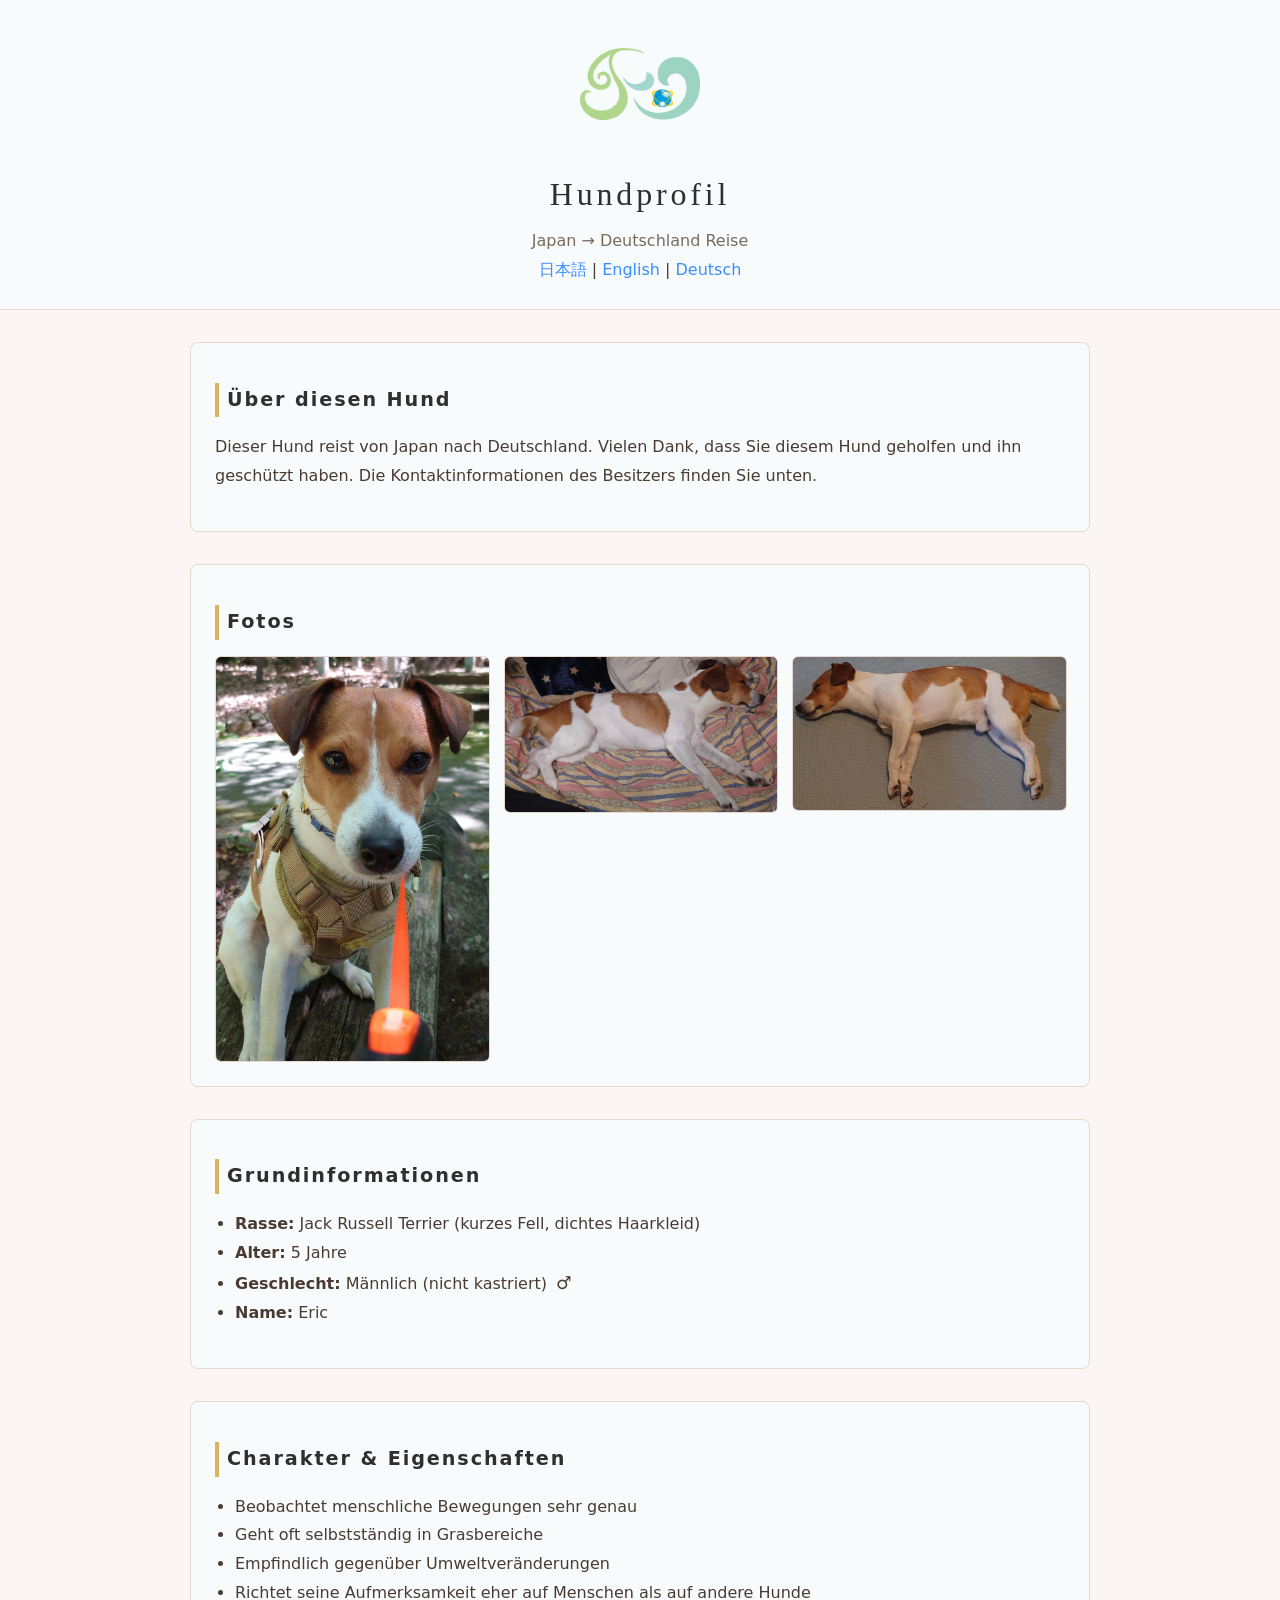
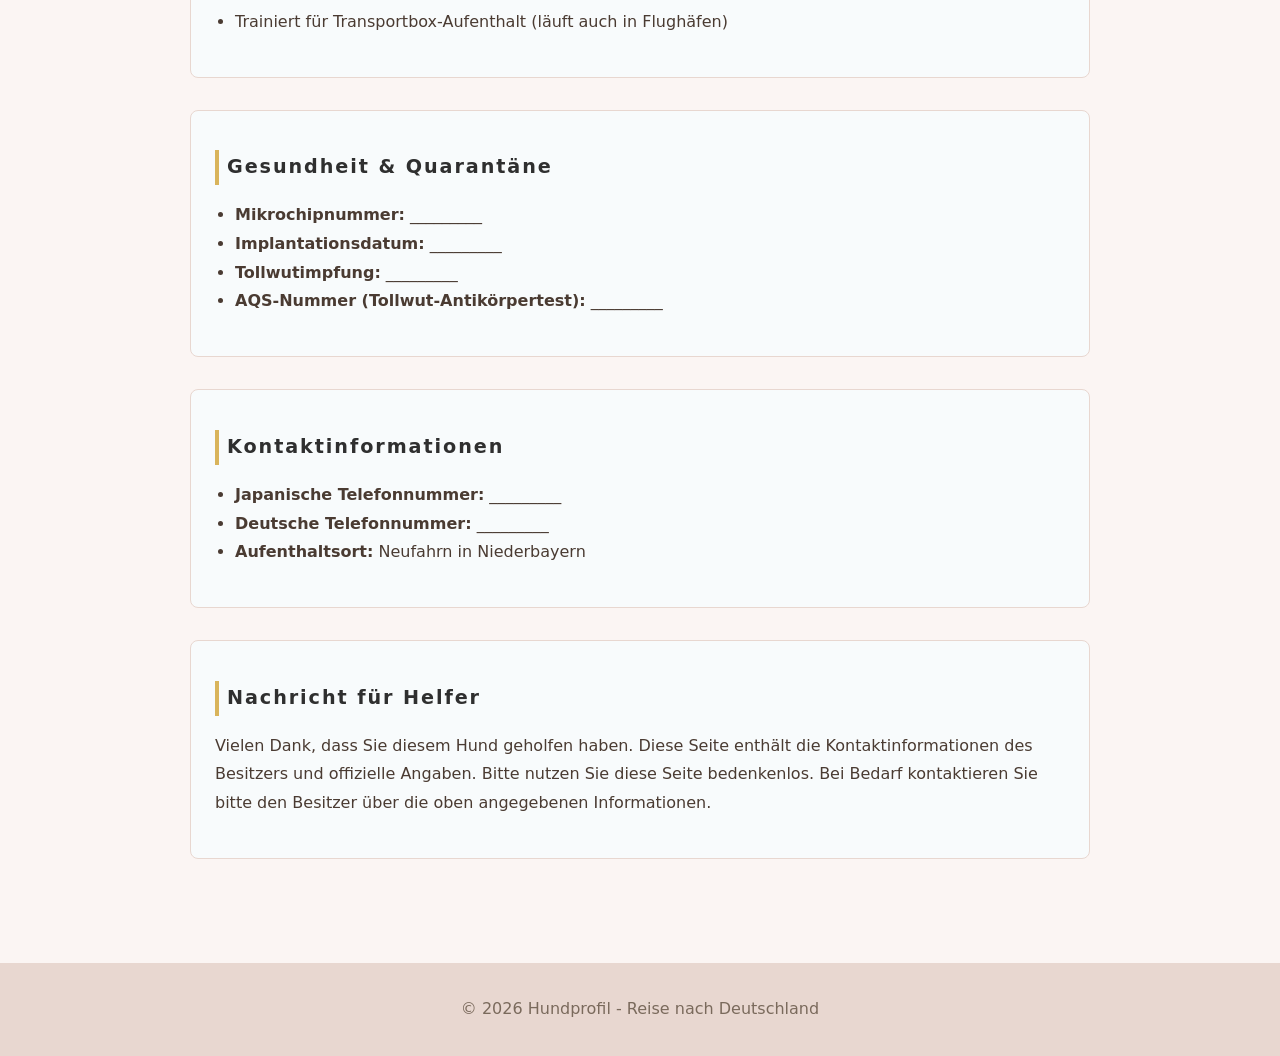
==== dog-profile/de.html @ 645fa256 "first upload" ====
<!DOCTYPE html>
<html lang="de">
<head>
    <meta charset="UTF-8">
    <meta name="viewport" content="width=device-width, initial-scale=1.0">
    <title>Hundprofil - Reise nach Deutschland</title>
    <link rel="stylesheet" href="styles.css">
</head>

<body>

<header>
    <img src="img/logo.png" class="site-logo" alt="Site Logo">
    <h1>Hundprofil</h1>
    <p>Japan → Deutschland Reise</p>

    <nav class="lang-select">
        <a href="index.html">日本語</a> |
        <a href="en.html">English</a> |
        <a href="de.html">Deutsch</a>
    </nav>
</header>

<main>

<section class="intro">
    <h2>Über diesen Hund</h2>
    <p>Dieser Hund reist von Japan nach Deutschland.  
       Vielen Dank, dass Sie diesem Hund geholfen und ihn geschützt haben.  
       Die Kontaktinformationen des Besitzers finden Sie unten.</p>
</section>

<section class="photo-section">
    <h2>Fotos</h2>
    <div class="photo-grid">
        <img src="img/Eric_Photo.jpg" alt="Main photo of the dog">
        <img src="img/Eric_Right_Photo.jpg" alt="Right Side photo of the dog">
        <img src="img/Eric_Left_Photo.jpg" alt="Right Side photo of the dog">
    </div>
</section>

<section class="basic-info">
    <h2>Grundinformationen</h2>
    <ul>
        <li><strong>Rasse:</strong> Jack Russell Terrier (kurzes Fell, dichtes Haarkleid)</li>
        <li><strong>Alter:</strong> 5 Jahre</li>
        <li><strong>Geschlecht:</strong>  Männlich (nicht kastriert)  <span class="sex-icon">♂</span></li>
        <li><strong>Name:</strong> Eric</li>
    </ul>
</section>

<section class="behavior">
    <h2>Charakter & Eigenschaften</h2>
    <ul>
        <li>Beobachtet menschliche Bewegungen sehr genau</li>
        <li>Geht oft selbstständig in Grasbereiche</li>
        <li>Empfindlich gegenüber Umweltveränderungen</li>
        <li>Richtet seine Aufmerksamkeit eher auf Menschen als auf andere Hunde</li>
        <li>Trainiert für Transportbox-Aufenthalt (läuft auch in Flughäfen)</li>
    </ul>
</section>

<section class="health">
    <h2>Gesundheit & Quarantäne</h2>
    <ul>
        <li><strong>Mikrochipnummer:</strong> _________</li>
        <li><strong>Implantationsdatum:</strong> _________</li>
        <li><strong>Tollwutimpfung:</strong> _________</li>
        <li><strong>AQS-Nummer (Tollwut-Antikörpertest):</strong> _________</li>
    </ul>
</section>

<section class="contact">
    <h2>Kontaktinformationen</h2>
    <ul>
        <li><strong>Japanische Telefonnummer:</strong> _________</li>
        <li><strong>Deutsche Telefonnummer:</strong> _________</li>
        <li><strong>Aufenthaltsort:</strong> Neufahrn in Niederbayern</li>
    </ul>
</section>

<section class="messages">
    <h2>Nachricht für Helfer</h2>
    <p>
        Vielen Dank, dass Sie diesem Hund geholfen haben.  
        Diese Seite enthält die Kontaktinformationen des Besitzers und offizielle Angaben.  
        Bitte nutzen Sie diese Seite bedenkenlos.  
        Bei Bedarf kontaktieren Sie bitte den Besitzer über die oben angegebenen Informationen.
    </p>
</section>

</main>

<footer>
    <p>© 2026 Hundprofil - Reise nach Deutschland</p>
</footer>

</body>
</html>
---- dog-profile/styles.css ----
/* --- カラーパレット（ロゴ＋Meissen寄せ） --- */
:root {
  --accent-blue: #3A8DFF;
  --accent-gold: #D9B45B;
  --accent-green: #4CAF50;
  --accent-teal: #2AA8A8;
}

/* --- 全体 --- */
body {
  background-color: #fbf5f3; /* Meissen寄せの淡いピンクベージュ */
  color: #4A3B32; /* ダークブラウン */
  font-family: "Noto Sans JP", system-ui, -apple-system, BlinkMacSystemFont, sans-serif;
  line-height: 1.8;
  margin: 0;
  padding: 0;
}

/* --- ロゴ --- */
.site-logo {
  width: 120px;
  margin-bottom: 12px;
}

/* --- ロゴ風タイポグラフィ（欧文＋日本語教科書体） --- */
header h1 {
  margin: 0;
  font-size: 2rem;
  font-family:
      "Playfair Display", "Times New Roman", serif,
      "Yu Kyokasho", "YuMincho", "Noto Serif JP", serif;
  letter-spacing: 0.12em;
  font-weight: 500;
  color: #2F2F2F;
}

/* --- ヘッダー --- */
header {
  background-color: #f8fbfc;
  padding: 24px;
  text-align: center;
  border-bottom: 1px solid #E8D7D0;
}

header p {
  margin: 4px 0 0;
  font-size: 1rem;
  color: #7A6A5C;
}

/* --- メイン --- */
main {
  max-width: 900px;
  margin: 0 auto;
  padding: 32px 20px;
}

/* --- セクション --- */
section {
  background-color: #f8fbfc;
  padding: 24px;
  border-radius: 8px;
  margin-bottom: 32px;
  border: 1px solid #E8D7D0;
}

section h2 {
  font-size: 1.2rem;
  letter-spacing: 0.1em;
  margin-bottom: 16px;
  color: #2F2F2F;
  border-left: 4px solid var(--accent-gold);
  padding-left: 8px;
}

section h3 {
  font-size: 1rem;
  margin-top: 16px;
  margin-bottom: 8px;
  color: #2F2F2F;
}

/* --- リスト --- */
ul {
  padding-left: 20px;
}

/* --- リンク --- */
a {
  color: var(--accent-blue);
  text-decoration: none;
}

a:hover {
  text-decoration: underline;
}

/* --- 写真グリッド --- */
.photo-grid {
  display: grid;
  grid-template-columns: repeat(auto-fit, minmax(200px, 1fr));
  gap: 16px;
}

.photo-grid img {
  width: 100%;
  border-radius: 6px;
  border: 1px solid #E8D7D0;
}

/* --- フッター --- */
footer {
  text-align: center;
  padding: 16px;
  background-color: #E8D7D0;
  color: #7A6A5C;
  margin-top: 40px;
}

/* --- 性別アイコン --- */
.sex-icon {
  margin-left: 4px;
  color: var(--meissen-blue);
  font-size: 1.1em;
}
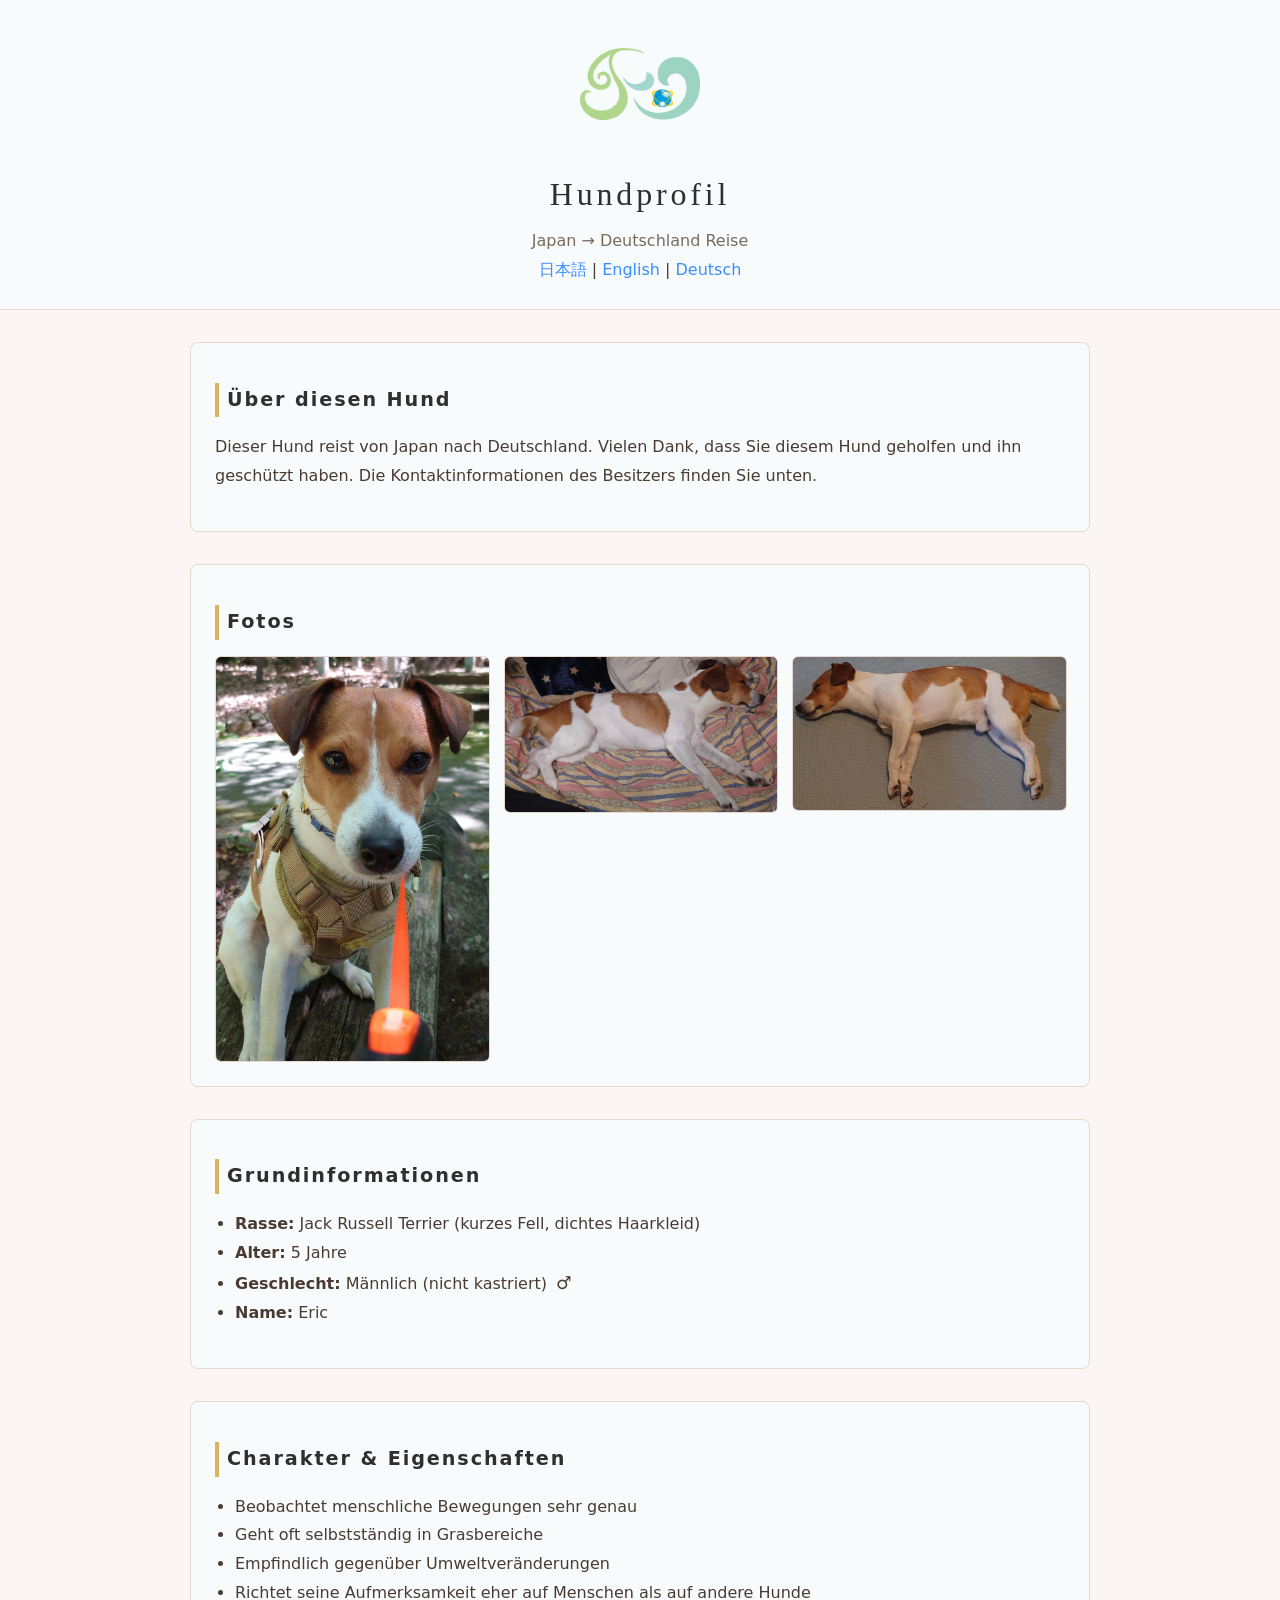
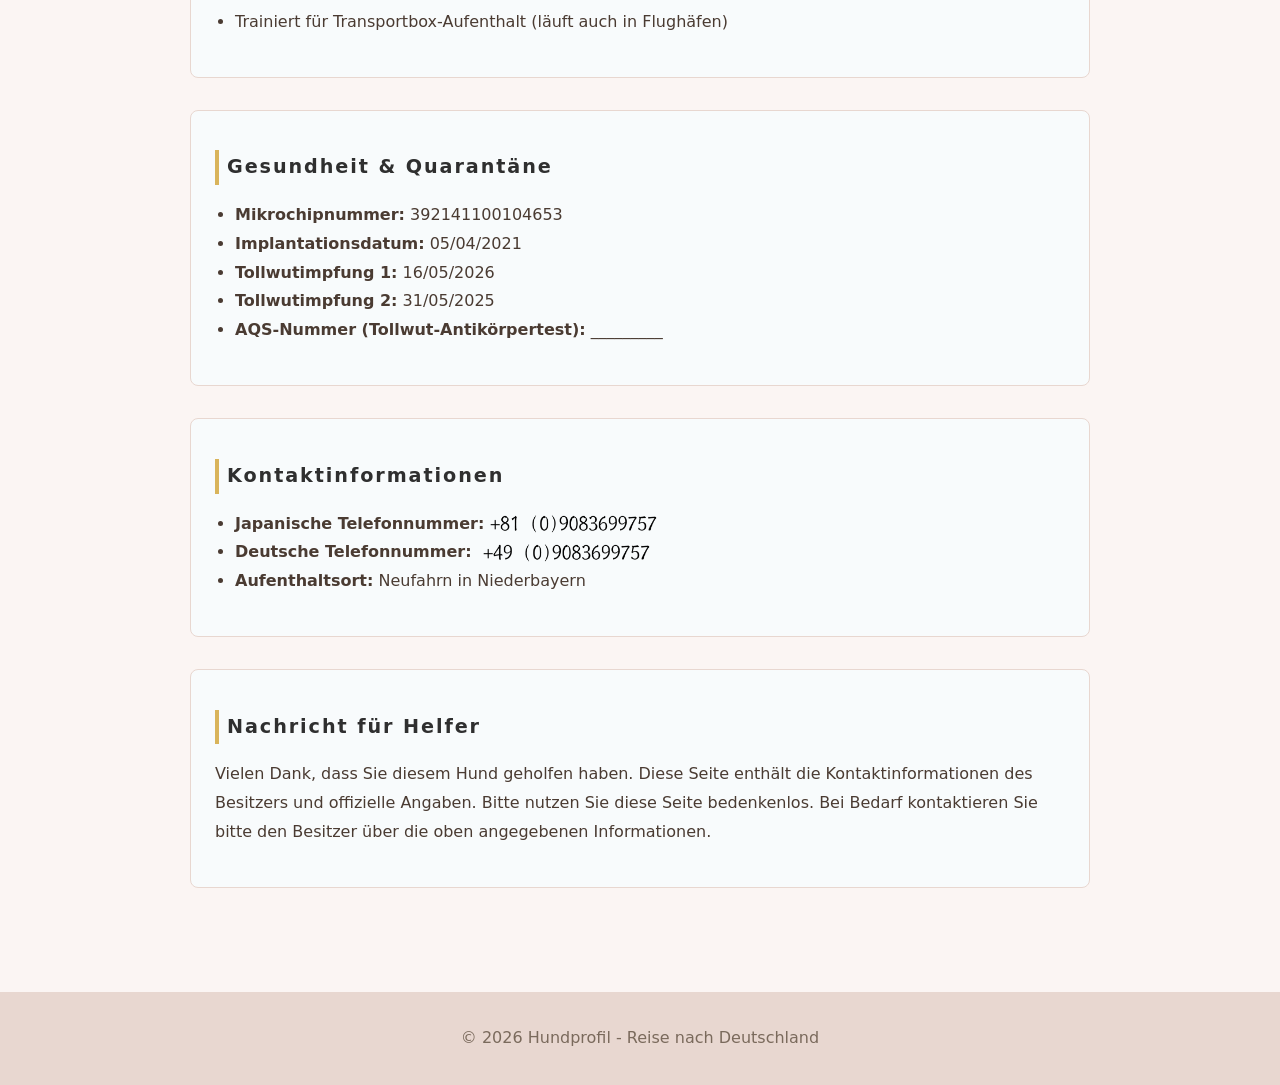
==== commit 692bcd6c: "replace phone number with image" ====
--- a/dog-profile/de.html
+++ b/dog-profile/de.html
@@ -63,9 +63,10 @@
 <section class="health">
     <h2>Gesundheit & Quarantäne</h2>
     <ul>
-        <li><strong>Mikrochipnummer:</strong> _________</li>
-        <li><strong>Implantationsdatum:</strong> _________</li>
-        <li><strong>Tollwutimpfung:</strong> _________</li>
+        <li><strong>Mikrochipnummer:</strong> 392141100104653</li>
+        <li><strong>Implantationsdatum:</strong> 05/04/2021</li>
+        <li><strong>Tollwutimpfung 1:</strong> 16/05/2026</li>
+        <li><strong>Tollwutimpfung 2:</strong> 31/05/2025</li>
         <li><strong>AQS-Nummer (Tollwut-Antikörpertest):</strong> _________</li>
     </ul>
 </section>
@@ -73,8 +74,8 @@
 <section class="contact">
     <h2>Kontaktinformationen</h2>
     <ul>
-        <li><strong>Japanische Telefonnummer:</strong> _________</li>
-        <li><strong>Deutsche Telefonnummer:</strong> _________</li>
+        <li><strong>Japanische Telefonnummer:</strong><img src="img/phone_jp.png" alt="Telefonnummer" class="phone-img"></li>
+        <li><strong>Deutsche Telefonnummer:</strong> <img src="img/phone_de.png" alt="Telefonnummer" class="phone-img"></li>
         <li><strong>Aufenthaltsort:</strong> Neufahrn in Niederbayern</li>
     </ul>
 </section>
--- a/dog-profile/styles.css
+++ b/dog-profile/styles.css
@@ -123,3 +123,9 @@
   color: var(--meissen-blue);
   font-size: 1.1em;
 }
+
+.phone-img {
+  height: 28px;
+  vertical-align: middle;
+  margin-left: 6px;
+}
